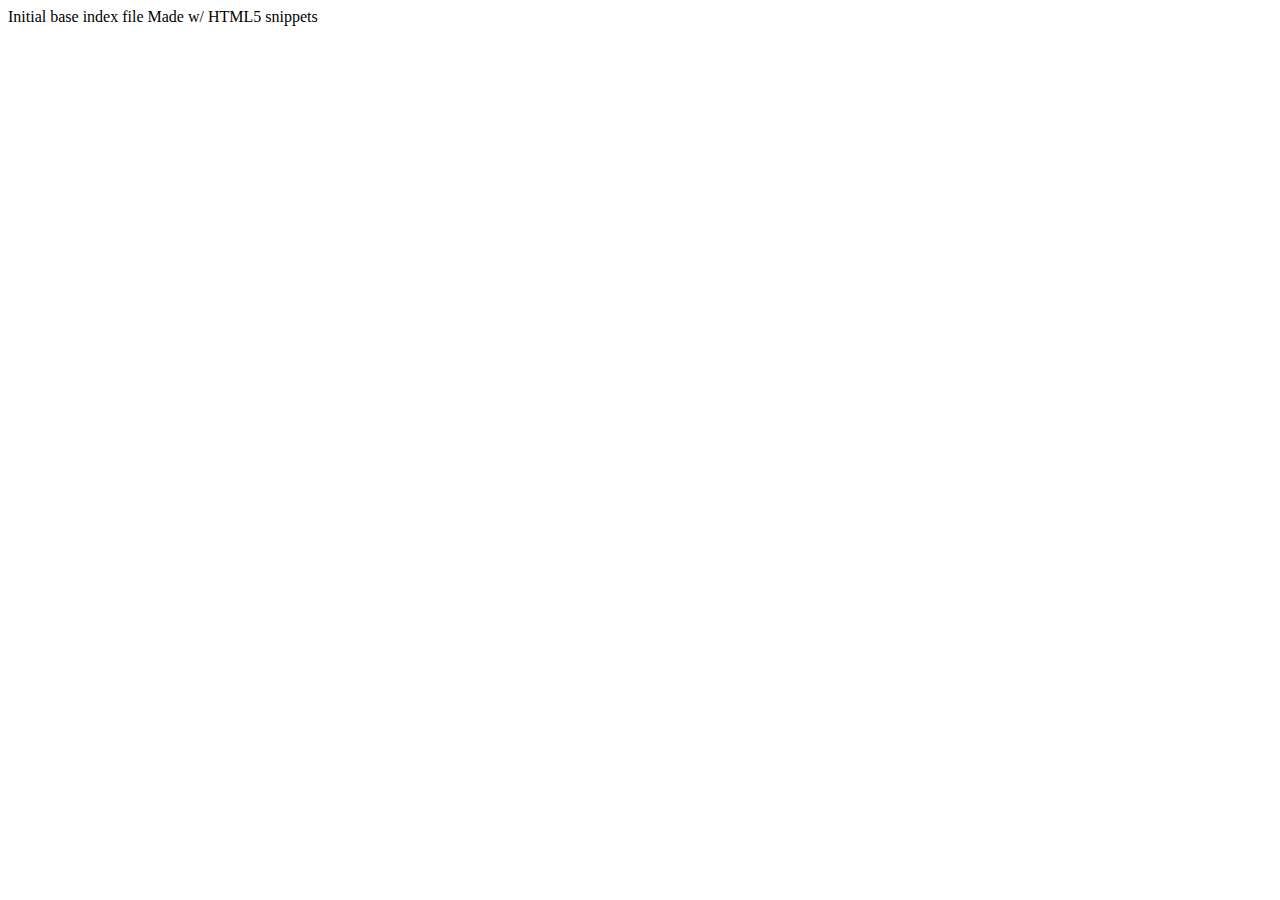
==== index.html @ 9ef716be "html base file" ====
<!DOCTYPE html>
<!--[if lt IE 7]>      <html class="no-js lt-ie9 lt-ie8 lt-ie7"> <![endif]-->
<!--[if IE 7]>         <html class="no-js lt-ie9 lt-ie8"> <![endif]-->
<!--[if IE 8]>         <html class="no-js lt-ie9"> <![endif]-->
<!--[if gt IE 8]><!--> <html class="no-js"> <!--<![endif]-->
    <head>
        <meta charset="utf-8">
        <meta http-equiv="X-UA-Compatible" content="IE=edge">
        <title></title>
        <meta name="description" content="">
        <meta name="viewport" content="width=device-width, initial-scale=1">
    </head>
    <body>
        <!--[if lt IE 7]>
            <p class="browsehappy">You are using an <strong>outdated</strong> browser. Please <a href="#">upgrade your browser</a> to improve your experience.</p>
        <![endif]-->
        Initial base index file
        Made w/ HTML5 snippets
    </body>
</html>
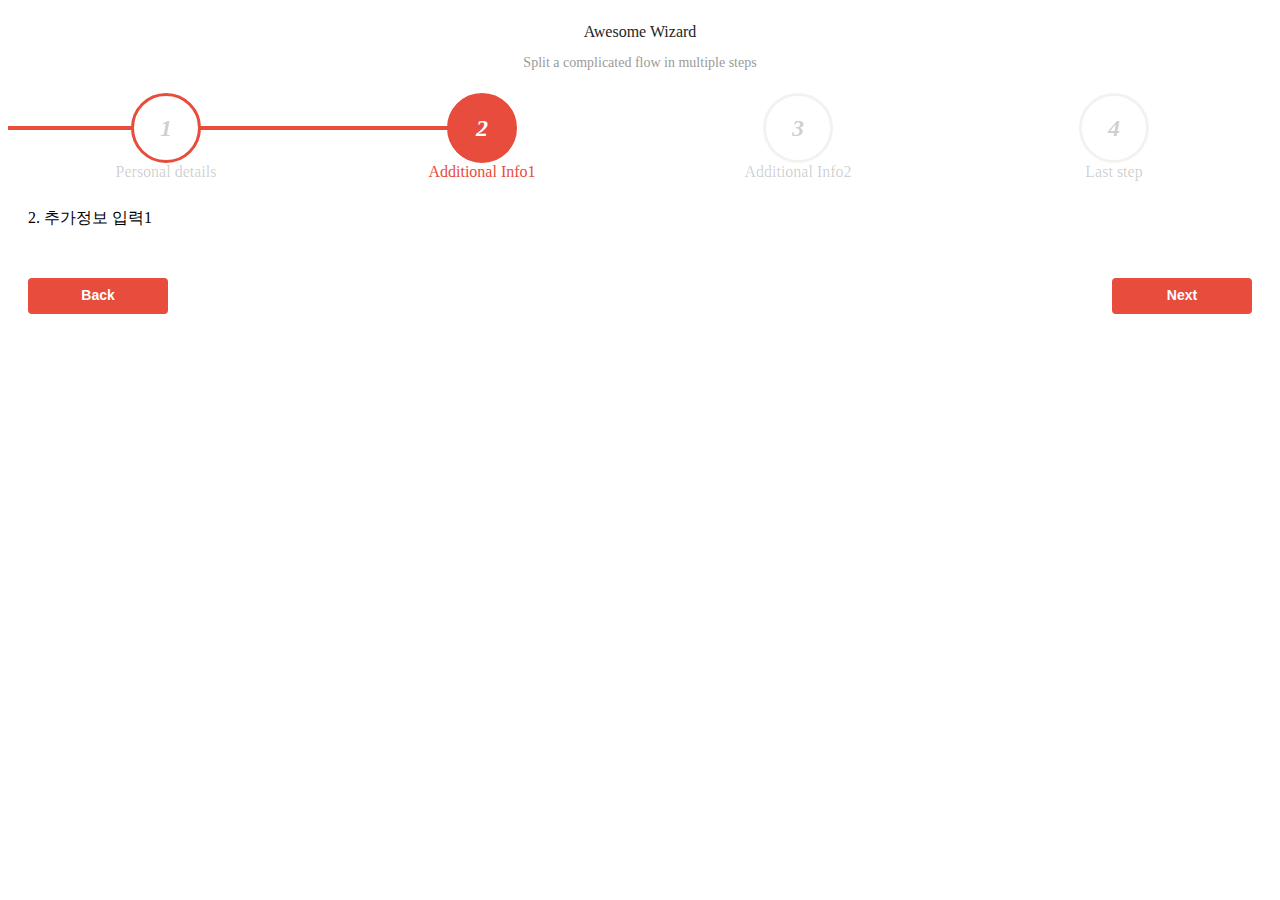
==== commit a71c61f3: "생산자(Producer) initial form walktrough" ====
--- a/index.html
+++ b/index.html
@@ -2,19 +2,56 @@
 <!--[if lt IE 7]>      <html class="no-js lt-ie9 lt-ie8 lt-ie7"> <![endif]-->
 <!--[if IE 7]>         <html class="no-js lt-ie9 lt-ie8"> <![endif]-->
 <!--[if IE 8]>         <html class="no-js lt-ie9"> <![endif]-->
-<!--[if gt IE 8]><!--> <html class="no-js"> <!--<![endif]-->
-    <head>
-        <meta charset="utf-8">
-        <meta http-equiv="X-UA-Compatible" content="IE=edge">
-        <title></title>
-        <meta name="description" content="">
-        <meta name="viewport" content="width=device-width, initial-scale=1">
-    </head>
-    <body>
-        <!--[if lt IE 7]>
+<!--[if gt IE 8]><!-->
+<html class="no-js">
+<!--<![endif]-->
+
+<head>
+    <meta charset="utf-8">
+    <meta http-equiv="X-UA-Compatible" content="IE=edge">
+    <title>TESTING</title>
+    <meta name="description" content="">
+    <meta name="viewport" content="width=device-width, initial-scale=1">
+
+    <link href="lib/vue-form-wizard.min.css" rel="stylesheet" />
+    <link href="css/producer.css" rel="stylesheet" />
+</head>
+
+<body>
+    <!--[if lt IE 7]>
             <p class="browsehappy">You are using an <strong>outdated</strong> browser. Please <a href="#">upgrade your browser</a> to improve your experience.</p>
-        <![endif]-->
-        Initial base index file
-        Made w/ HTML5 snippets
-    </body>
+    <![endif]-->
+    <div id="app">
+        <div>
+            <form-wizard @on-complete="onComplete" :start-index="cookieRes">
+                <tab-content title="Personal details">
+                    1. 정보입력 화면, 쿠키가 있을때만 나타남
+                </tab-content>
+                <tab-content title="Additional Info1">
+                    2. 추가정보 입력1
+                </tab-content>
+                <tab-content title="Additional Info2">
+                    3. 추가정보 입력2
+                </tab-content>
+                <tab-content title="Last step">
+                    4. 마지막 정보입력 Last Step !
+                </tab-content>
+            </form-wizard>
+        </div>
+    </div>
+    <div id="QR">
+        <div id="wrapper">
+            <qrcode :val="val" :size="size" :bg-color="bgColor" :fg-color="fgColor" level="L"></qrcode>
+        </div>
+    </div>
+
+    <script src="lib/vue.min.js"></script>
+    <script src="lib/vue-form-wizard.js"></script>
+    <script src="lib/vue-qrcode.min.js"></script>
+    <script src="js/producer_main.js"></script>
+    <script>
+        initialize();
+    </script>
+</body>
+
 </html>--- a/lib/vue-form-wizard.min.css
+++ b/lib/vue-form-wizard.min.css
@@ -0,0 +1 @@
+.vue-form-wizard .wizard-btn{display:inline-block;margin-bottom:0;font-weight:400;text-align:center;vertical-align:middle;-ms-touch-action:manipulation;touch-action:manipulation;cursor:pointer;background-image:none;border:1px solid transparent;white-space:nowrap;padding:6px 12px;font-size:14px;line-height:1.42857;border-radius:4px}.vue-form-wizard .wizard-btn.disabled,.vue-form-wizard .wizard-btn[disabled],fieldset[disabled] .vue-form-wizard .wizard-btn{cursor:not-allowed;opacity:.65;filter:alpha(opacity=65);box-shadow:none}.vue-form-wizard *{box-sizing:border-box}.vue-form-wizard a{text-decoration:none}.vue-form-wizard .wizard-nav{margin-bottom:0;padding-left:0;list-style:none}.vue-form-wizard .wizard-nav>li{position:relative;display:block}.vue-form-wizard .wizard-nav>li>a{position:relative;display:block;padding:10px 15px}.vue-form-wizard .wizard-nav>li>a:focus,.vue-form-wizard .wizard-nav>li>a:hover{text-decoration:none;background-color:#eee}.vue-form-wizard .wizard-nav>li.disabled>a{color:#777}.vue-form-wizard .wizard-nav>li.disabled>a:focus,.vue-form-wizard .wizard-nav>li.disabled>a:hover{color:#777;text-decoration:none;background-color:transparent;cursor:not-allowed}.vue-form-wizard .wizard-progress-bar{float:left;width:0;height:100%;font-size:12px;line-height:20px;color:#fff;text-align:center;background-color:#337ab7;box-shadow:inset 0 -1px 0 rgba(0,0,0,.15);transition:width .6s ease}.vue-form-wizard .navbar .navbar-nav>li>a.wizard-btn,.vue-form-wizard .wizard-btn{box-sizing:border-box;border-width:2px;background-color:transparent;font-size:14px;font-weight:600;padding:6px 12px;min-width:140px}.vue-form-wizard .navbar .navbar-nav>li>a.wizard-btn:focus,.vue-form-wizard .navbar .navbar-nav>li>a.wizard-btn:hover,.vue-form-wizard .wizard-btn:focus,.vue-form-wizard .wizard-btn:hover{outline:0!important}.vue-form-wizard .wizard-nav-pills{margin-top:0;position:relative;text-align:center;display:-webkit-box;display:-ms-flexbox;display:flex;-ms-flex-wrap:wrap;flex-wrap:wrap}.vue-form-wizard .wizard-nav-pills a,.vue-form-wizard .wizard-nav-pills li{-webkit-box-flex:1;-ms-flex:1;flex:1;-webkit-box-align:center;-ms-flex-align:center;align-items:center;-ms-flex-wrap:wrap;flex-wrap:wrap;-ms-flex-positive:1;flex-grow:1}.vue-form-wizard .wizard-nav-pills>li>a,.vue-form-wizard .wizard-nav-pills a{display:-webkit-box;display:-ms-flexbox;display:flex}.vue-form-wizard .wizard-nav-pills>li>a{-webkit-box-orient:vertical;-webkit-box-direction:normal;-ms-flex-direction:column;flex-direction:column;padding:0;margin:0 auto;color:rgba(0,0,0,.2);position:relative;top:3px}.vue-form-wizard .wizard-nav-pills>li>a:focus,.vue-form-wizard .wizard-nav-pills>li>a:hover{background-color:transparent;color:rgba(0,0,0,.2);outline:0!important}.vue-form-wizard .wizard-nav-pills>li>a.disabled{pointer-events:none;cursor:default}.vue-form-wizard .wizard-nav-pills>li.active>a,.vue-form-wizard .wizard-nav-pills>li.active>a:focus,.vue-form-wizard .wizard-nav-pills>li.active>a:hover{background-color:transparent;transition:font-size .2s linear}.vue-form-wizard .wizard-nav-pills>li.active>a .wizard-icon,.vue-form-wizard .wizard-nav-pills>li.active>a:focus .wizard-icon,.vue-form-wizard .wizard-nav-pills>li.active>a:hover .wizard-icon{color:#fff;font-size:24px;display:-webkit-box;display:-ms-flexbox;display:flex;-webkit-box-align:center;-ms-flex-align:center;align-items:center;-webkit-box-pack:center;-ms-flex-pack:center;justify-content:center;transition:all .2s linear}.vue-form-wizard{padding-bottom:20px}.vue-form-wizard .is_error{border-color:#c84513!important}.vue-form-wizard .is_error .icon-container{background:#c84513!important}.vue-form-wizard.xs .wizard-icon-circle{width:40px;height:40px;font-size:16px}.vue-form-wizard.xs .wizard-icon-circle.tab_shape{height:25px}.vue-form-wizard.xs .wizard-nav-pills>li.active>a .wizard-icon{font-size:16px}.vue-form-wizard.xs .wizard-navigation .wizard-progress-with-circle{position:relative;top:25px;height:4px}.vue-form-wizard.sm .wizard-icon-circle{width:50px;height:50px;font-size:20px}.vue-form-wizard.sm .wizard-icon-circle.tab_shape{height:30px}.vue-form-wizard.sm .wizard-nav-pills>li.active>a .wizard-icon{font-size:20px}.vue-form-wizard.sm .wizard-navigation .wizard-progress-with-circle{position:relative;top:30px;height:4px}.vue-form-wizard.md .wizard-icon-circle{width:70px;height:70px;font-size:24px}.vue-form-wizard.md .wizard-icon-circle.tab_shape{height:40px}.vue-form-wizard.md .wizard-nav-pills>li.active>a .wizard-icon{font-size:24px}.vue-form-wizard.md .wizard-navigation .wizard-progress-with-circle{position:relative;top:40px;height:4px}.vue-form-wizard.lg .wizard-icon-circle{width:90px;height:90px;font-size:28px}.vue-form-wizard.lg .wizard-icon-circle.tab_shape{height:50px}.vue-form-wizard.lg .wizard-nav-pills>li.active>a .wizard-icon{font-size:28px}.vue-form-wizard.lg .wizard-navigation .wizard-progress-with-circle{position:relative;top:50px;height:4px}.vue-form-wizard .wizard-icon-circle{font-size:18px;border:3px solid #f3f2ee;border-radius:50%;font-weight:600;width:70px;height:70px;background-color:#fff;position:relative;display:-webkit-box;display:-ms-flexbox;display:flex;-webkit-box-pack:center;-ms-flex-pack:center;justify-content:center;-ms-flex-line-pack:center;align-content:center}.vue-form-wizard .wizard-icon-circle.square_shape{border-radius:0}.vue-form-wizard .wizard-icon-circle.tab_shape{width:100%;min-width:100px;height:40px;border:none;background-color:#f3f2ee;border-radius:0}.vue-form-wizard .wizard-icon-circle .wizard-icon-container{display:-webkit-box;display:-ms-flexbox;display:flex;-webkit-box-pack:center;-ms-flex-pack:center;justify-content:center;-webkit-box-flex:1;-ms-flex:1;flex:1;border-radius:40%}.vue-form-wizard .wizard-icon-circle .wizard-icon-container.square_shape,.vue-form-wizard .wizard-icon-circle .wizard-icon-container.tab_shape{border-radius:0}.vue-form-wizard .wizard-icon-circle .wizard-icon{display:-webkit-box;display:-ms-flexbox;display:flex;-webkit-box-align:center;-ms-flex-align:center;align-items:center;-webkit-box-pack:center;-ms-flex-pack:center;justify-content:center}.vue-form-wizard .wizard-tab-content{min-height:100px;padding:30px 20px 10px}.vue-form-wizard .wizard-header{padding:15px;position:relative;border-radius:3px 3px 0 0;text-align:center}.vue-form-wizard .wizard-title{color:#252422;font-weight:300;margin:0;text-align:center}.vue-form-wizard .category{font-size:14px;font-weight:400;color:#9a9a9a;margin-bottom:0;text-align:center}.vue-form-wizard .wizard-navigation .wizard-progress-with-circle{position:relative;top:40px;height:4px}.vue-form-wizard .wizard-navigation .wizard-progress-with-circle .wizard-progress-bar{box-shadow:none;transition:width .3s ease}.vue-form-wizard .clearfix:after{content:"";clear:both;display:table}.vue-form-wizard .wizard-card-footer{padding:0 20px}.vue-form-wizard .wizard-card-footer .wizard-footer-left{float:left}.vue-form-wizard .wizard-card-footer .wizard-footer-right{float:right}@media screen and (max-width:350px){.vue-form-wizard .wizard-card-footer{display:-webkit-box;display:-ms-flexbox;display:flex;-webkit-box-pack:center;-ms-flex-pack:center;justify-content:center;-webkit-box-orient:vertical;-webkit-box-direction:normal;-ms-flex-direction:column;flex-direction:column}.vue-form-wizard .wizard-card-footer .wizard-footer-left,.vue-form-wizard .wizard-card-footer .wizard-footer-right{float:none;-webkit-box-flex:1;-ms-flex:1;flex:1;display:-webkit-box;display:-ms-flexbox;display:flex;-webkit-box-pack:center;-ms-flex-pack:center;justify-content:center}.vue-form-wizard .wizard-card-footer .wizard-footer-right button{margin-top:10px}}.vue-form-wizard.vertical .wizard-card-footer{display:block}.vue-form-wizard.vertical .wizard-nav-pills{-webkit-box-orient:vertical;-webkit-box-direction:normal;-ms-flex-direction:column;flex-direction:column}.vue-form-wizard.vertical .wizard-navigation{display:-webkit-box;display:-ms-flexbox;display:flex;-webkit-box-orient:horizontal;-webkit-box-direction:normal;-ms-flex-direction:row;flex-direction:row}.vue-form-wizard.vertical .wizard-card-footer{padding-top:30px}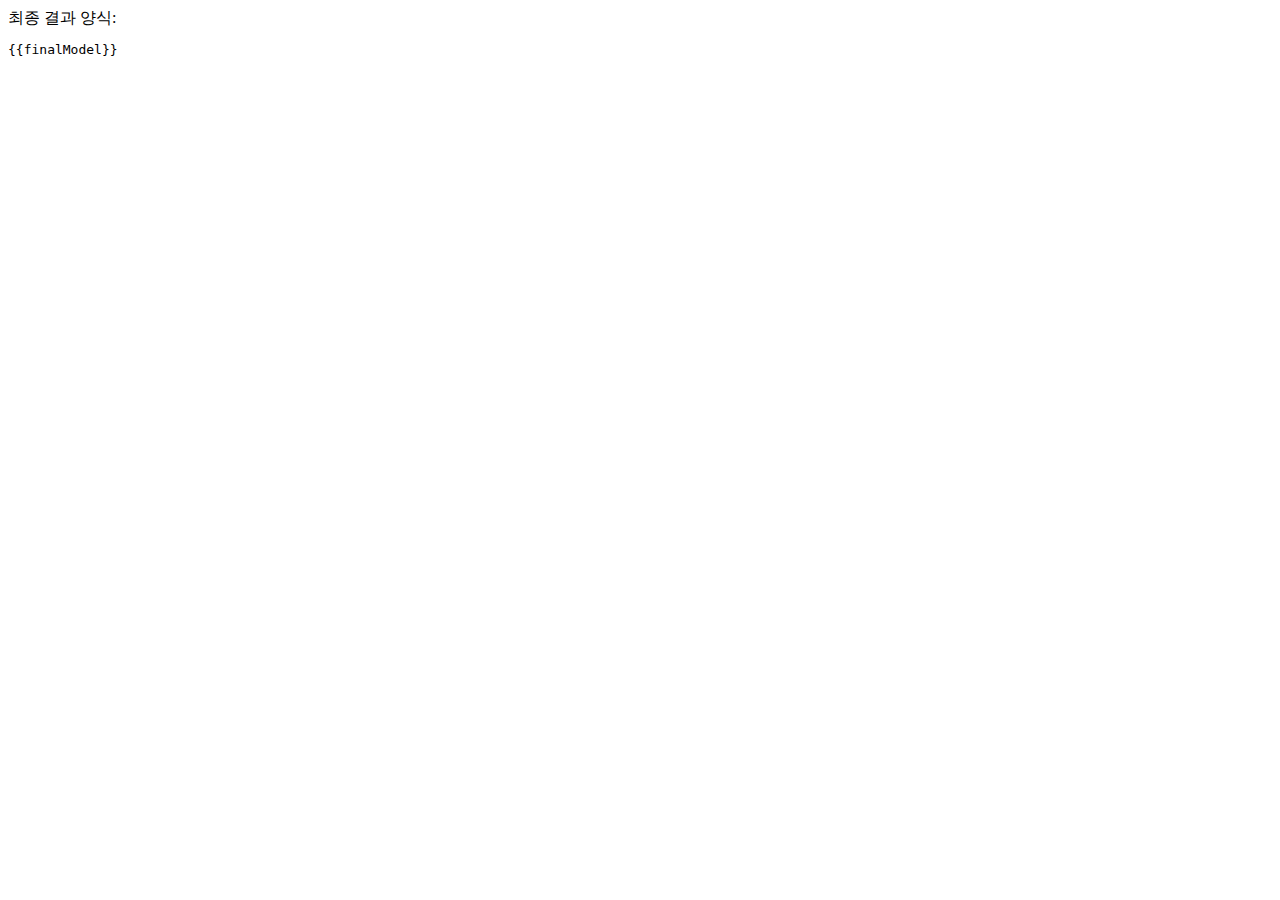
==== commit 03e0e366: "modified:   index.html 	modified:   js/producer_main.js 	js/producer_main.1.js 	lib/validators.min.j" ====
--- a/index.html
+++ b/index.html
@@ -21,22 +21,21 @@
     <!--[if lt IE 7]>
             <p class="browsehappy">You are using an <strong>outdated</strong> browser. Please <a href="#">upgrade your browser</a> to improve your experience.</p>
     <![endif]-->
-    <div id="app">
-        <div>
-            <form-wizard @on-complete="onComplete" :start-index="cookieRes">
-                <tab-content title="Personal details">
-                    1. 정보입력 화면, 쿠키가 있을때만 나타남
-                </tab-content>
-                <tab-content title="Additional Info1">
-                    2. 추가정보 입력1
-                </tab-content>
-                <tab-content title="Additional Info2">
-                    3. 추가정보 입력2
-                </tab-content>
-                <tab-content title="Last step">
-                    4. 마지막 정보입력 Last Step !
-                </tab-content>
-            </form-wizard>
+        <div id="app">
+            <div>
+                <form-wizard shape="square" color="#3498db" @on-complete="onComplete" :start-index="cookieRes">
+                    <tab-content title="Personal details" icon="ti-user" :before-change="()=>validateStep('step1')">
+                        <step1 ref="step1" @on-validate="mergePartialModels"></step1>
+                    </tab-content>
+                    <tab-content title="Additional Info" icon="ti-settings" :before-change="()=>validateStep('step2')">
+                        <step2 ref="step2" @on-validate="mergePartialModels"></step2>
+                    </tab-content>
+                    <tab-content title="Last step" icon="ti-check">
+                        최종 결과 양식:
+                        <pre>{{finalModel}}</pre>
+                    </tab-content>
+                </form-wizard>
+            </div>
         </div>
     </div>
     <div id="QR">
@@ -47,11 +46,12 @@
 
     <script src="lib/vue.min.js"></script>
     <script src="lib/vue-form-wizard.js"></script>
+    <script src="lib/vuelidate.min.js"></script>
+    <script src="lib/validators.min.js"></script>
     <script src="lib/vue-qrcode.min.js"></script>
     <script src="js/producer_main.js"></script>
     <script>
         initialize();
     </script>
 </body>
-
 </html>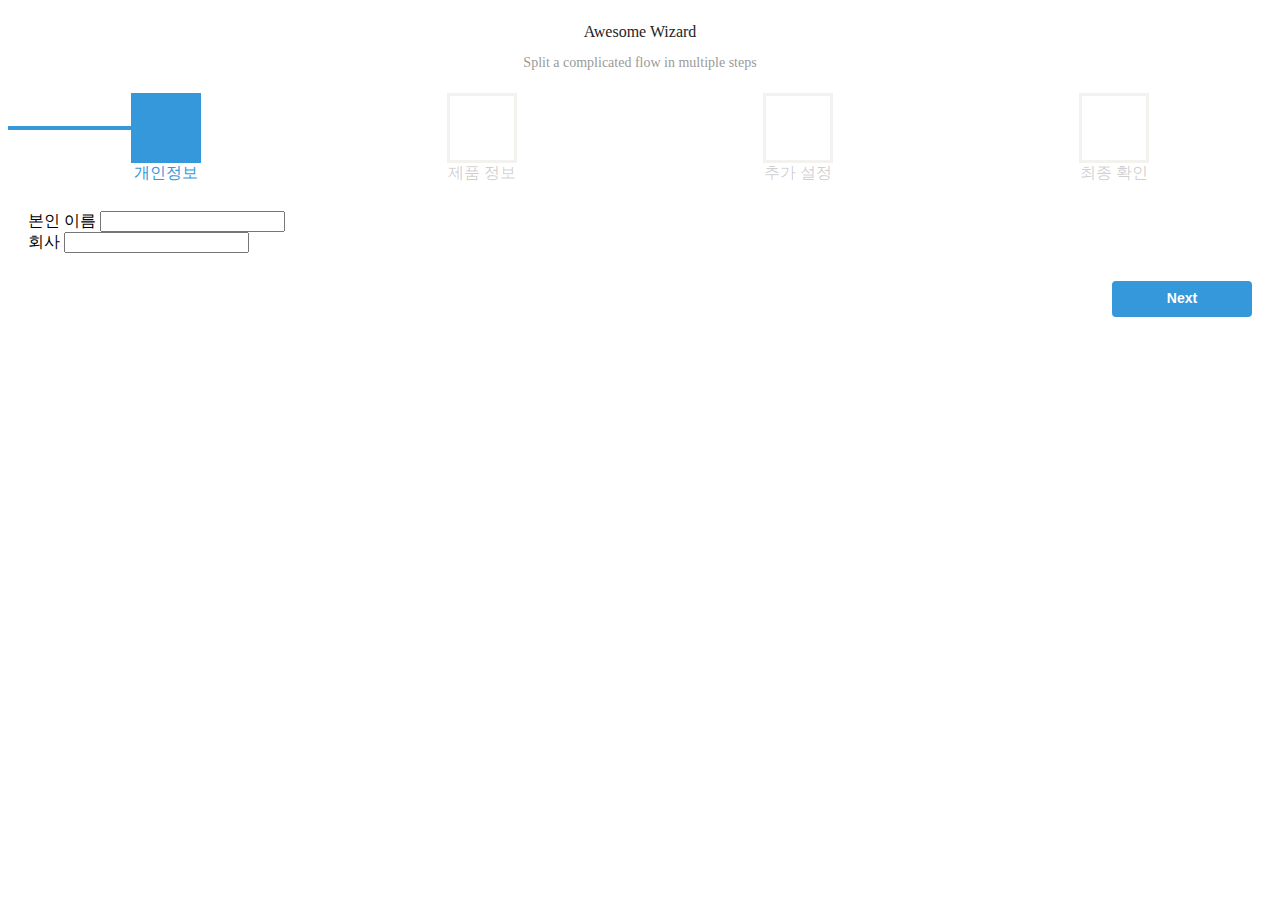
==== commit 96fd3e42: "producer logic finished" ====
--- a/index.html
+++ b/index.html
@@ -24,13 +24,16 @@
         <div id="app">
             <div>
                 <form-wizard shape="square" color="#3498db" @on-complete="onComplete" :start-index="cookieRes">
-                    <tab-content title="Personal details" icon="ti-user" :before-change="()=>validateStep('step1')">
+                    <tab-content title="개인정보" icon="ti-user" :before-change="()=>validateStep('step1')">
                         <step1 ref="step1" @on-validate="mergePartialModels"></step1>
                     </tab-content>
-                    <tab-content title="Additional Info" icon="ti-settings" :before-change="()=>validateStep('step2')">
+                    <tab-content title="제품 정보" icon="ti-settings" :before-change="()=>validateStep('step2')">
                         <step2 ref="step2" @on-validate="mergePartialModels"></step2>
                     </tab-content>
-                    <tab-content title="Last step" icon="ti-check">
+                    <tab-content title="추가 설정" icon="ti-settings" :before-change="()=>validateStep('step3')">
+                        <step3 ref="step3" @on-validate="mergePartialModels"></step3>
+                    </tab-content>
+                    <tab-content title="최종 확인" icon="ti-check">
                         최종 결과 양식:
                         <pre>{{finalModel}}</pre>
                     </tab-content>
